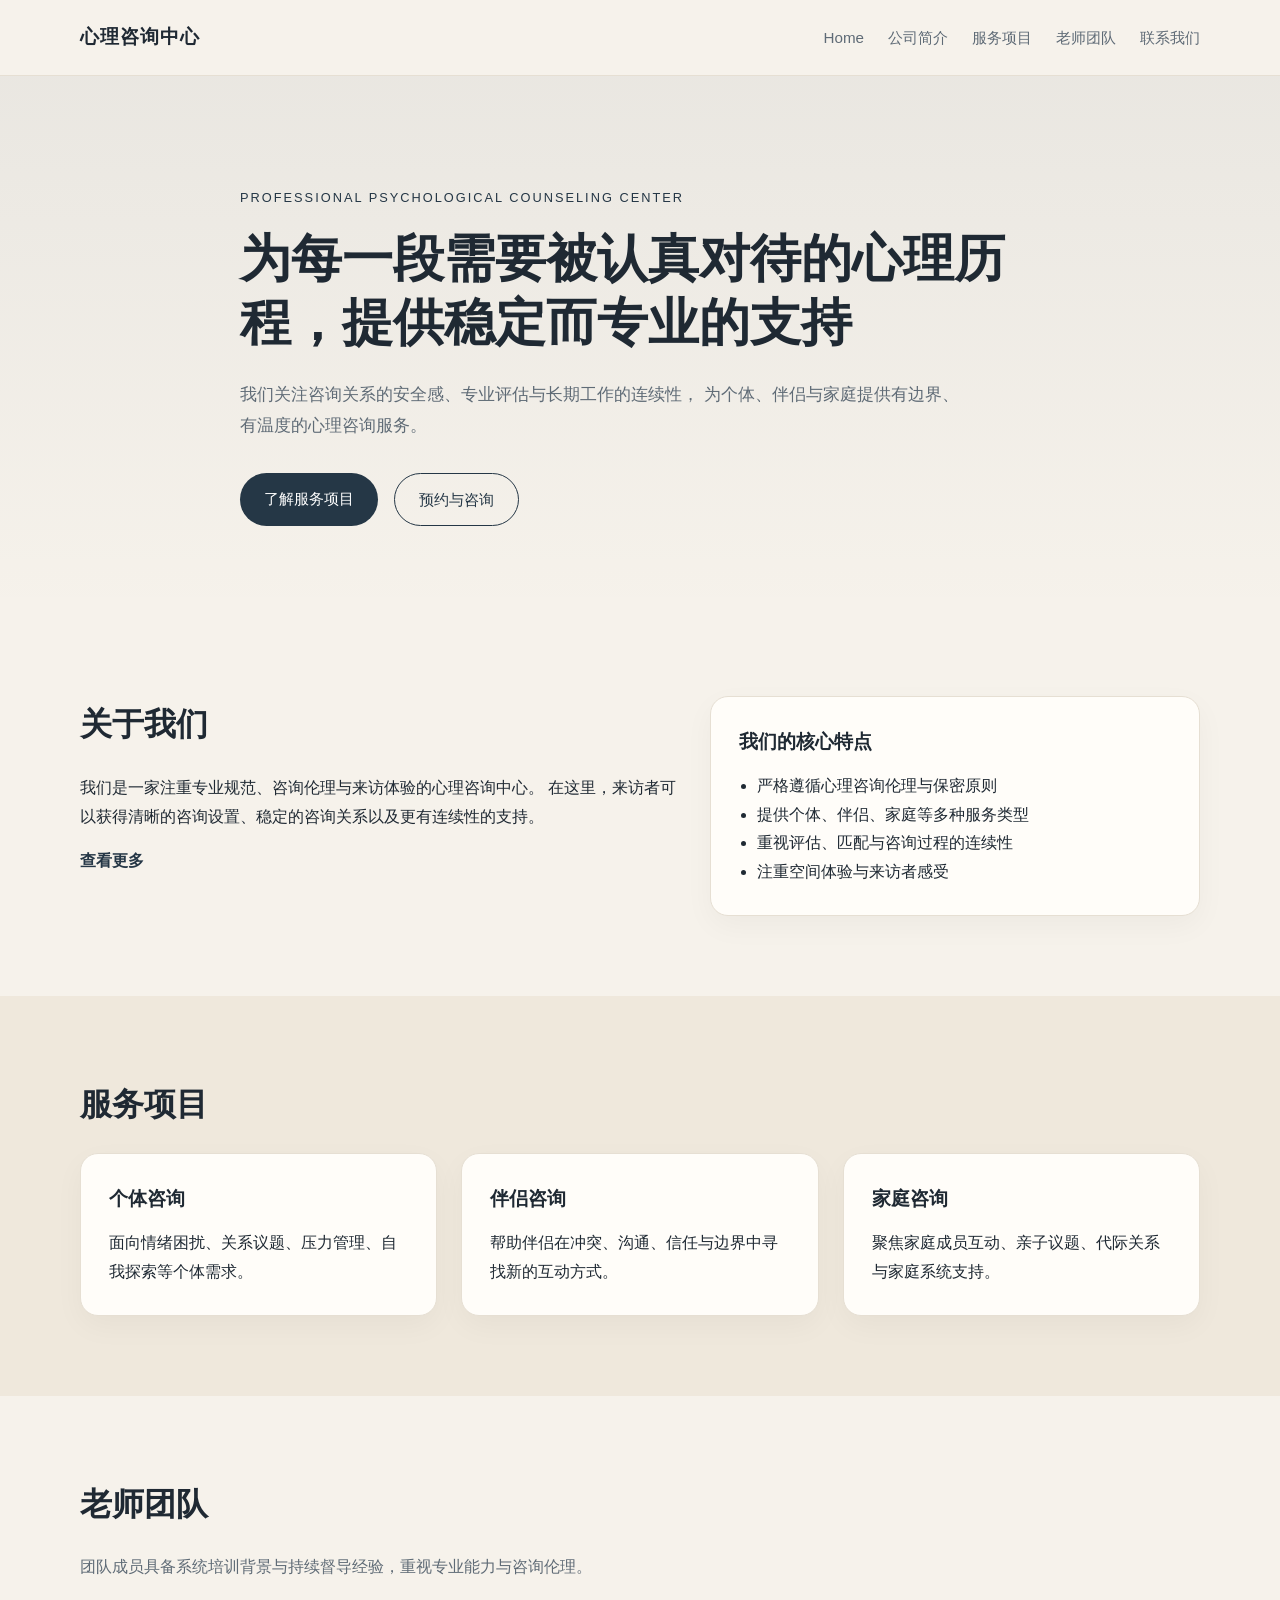
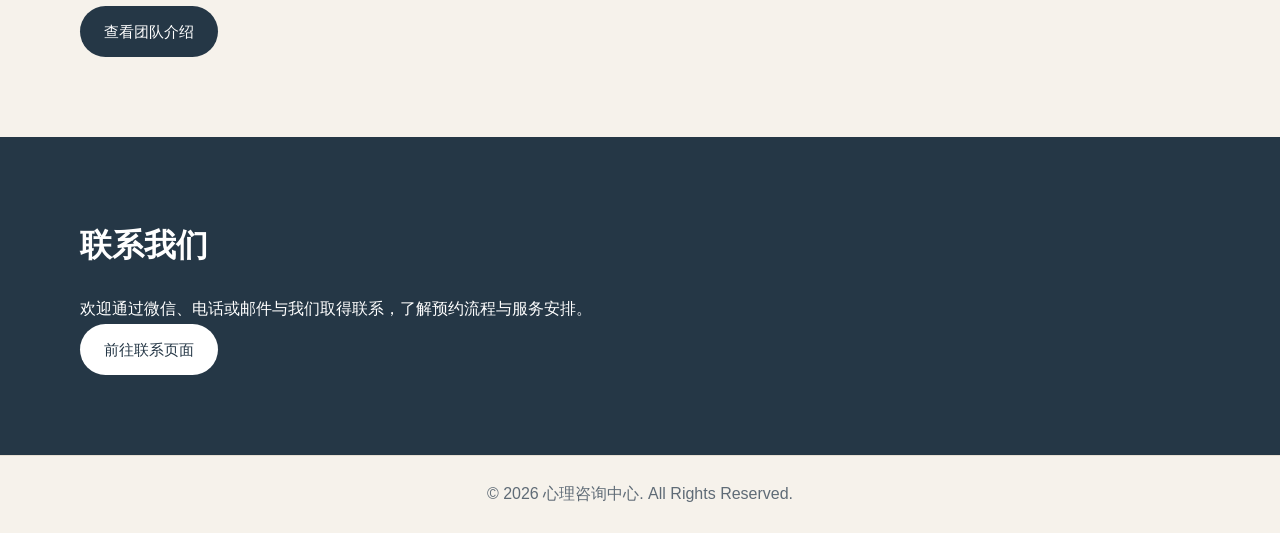
==== index.html @ f7b84d73 "Add files via upload" ====
<!DOCTYPE html>
<html lang="zh-CN">
<head>
  <meta charset="UTF-8" />
  <meta name="viewport" content="width=device-width, initial-scale=1.0" />
  <title>心理咨询中心 | 专业、温和、可信赖</title>
  <meta name="description" content="提供个体心理咨询、伴侣咨询、家庭咨询与心理成长服务，致力于为来访者提供稳定、专业、温和的支持。" />
  <link rel="stylesheet" href="css/style.css" />
</head>
<body>
  <header class="site-header">
    <div class="container nav">
      <div class="logo">心理咨询中心</div>
      <nav>
        <a href="index.html">Home</a>
        <a href="about.html">公司简介</a>
        <a href="services.html">服务项目</a>
        <a href="team.html">老师团队</a>
        <a href="contact.html">联系我们</a>
      </nav>
    </div>
  </header>

  <section class="hero">
    <div class="container hero-content">
      <p class="eyebrow">Professional Psychological Counseling Center</p>
      <h1>为每一段需要被认真对待的心理历程，提供稳定而专业的支持</h1>
      <p class="hero-text">
        我们关注咨询关系的安全感、专业评估与长期工作的连续性，
        为个体、伴侣与家庭提供有边界、有温度的心理咨询服务。
      </p>
      <div class="hero-buttons">
        <a class="btn btn-primary" href="services.html">了解服务项目</a>
        <a class="btn btn-secondary" href="contact.html">预约与咨询</a>
      </div>
    </div>
  </section>

  <section class="intro section">
    <div class="container grid-2">
      <div>
        <h2>关于我们</h2>
        <p>
          我们是一家注重专业规范、咨询伦理与来访体验的心理咨询中心。
          在这里，来访者可以获得清晰的咨询设置、稳定的咨询关系以及更有连续性的支持。
        </p>
        <a class="text-link" href="about.html">查看更多</a>
      </div>
      <div class="card">
        <h3>我们的核心特点</h3>
        <ul>
          <li>严格遵循心理咨询伦理与保密原则</li>
          <li>提供个体、伴侣、家庭等多种服务类型</li>
          <li>重视评估、匹配与咨询过程的连续性</li>
          <li>注重空间体验与来访者感受</li>
        </ul>
      </div>
    </div>
  </section>

  <section class="services-preview section alt-bg">
    <div class="container">
      <h2>服务项目</h2>
      <div class="card-grid">
        <div class="card">
          <h3>个体咨询</h3>
          <p>面向情绪困扰、关系议题、压力管理、自我探索等个体需求。</p>
        </div>
        <div class="card">
          <h3>伴侣咨询</h3>
          <p>帮助伴侣在冲突、沟通、信任与边界中寻找新的互动方式。</p>
        </div>
        <div class="card">
          <h3>家庭咨询</h3>
          <p>聚焦家庭成员互动、亲子议题、代际关系与家庭系统支持。</p>
        </div>
      </div>
    </div>
  </section>

  <section class="team-preview section">
    <div class="container">
      <h2>老师团队</h2>
      <p class="section-desc">团队成员具备系统培训背景与持续督导经验，重视专业能力与咨询伦理。</p>
      <a class="btn btn-primary" href="team.html">查看团队介绍</a>
    </div>
  </section>

  <section class="contact-preview section dark-section">
    <div class="container">
      <h2>联系我们</h2>
      <p>欢迎通过微信、电话或邮件与我们取得联系，了解预约流程与服务安排。</p>
      <a class="btn btn-light" href="contact.html">前往联系页面</a>
    </div>
  </section>

  <footer class="site-footer">
    <div class="container">
      <p>© 2026 心理咨询中心. All Rights Reserved.</p>
    </div>
  </footer>

  <script src="js/main.js"></script>
</body>
</html>
---- css/style.css ----
* {
  margin: 0;
  padding: 0;
  box-sizing: border-box;
}

:root {
  --bg: #f6f2eb;
  --text: #1f2933;
  --muted: #5f6b76;
  --primary: #253746;
  --secondary: #d9c7a2;
  --white: #ffffff;
  --card: #fffdf9;
  --line: #e6dfd3;
}

body {
  font-family: "PingFang SC", "Microsoft YaHei", "Noto Sans SC", sans-serif;
  background: var(--bg);
  color: var(--text);
  line-height: 1.8;
}

a {
  text-decoration: none;
  color: inherit;
}

.container {
  width: min(1120px, 90%);
  margin: 0 auto;
}

.site-header {
  background: rgba(246, 242, 235, 0.95);
  border-bottom: 1px solid var(--line);
  position: sticky;
  top: 0;
  z-index: 100;
}

.nav {
  display: flex;
  justify-content: space-between;
  align-items: center;
  padding: 20px 0;
}

.logo {
  font-size: 1.2rem;
  font-weight: 700;
  letter-spacing: 1px;
}

nav {
  display: flex;
  gap: 24px;
}

nav a {
  font-size: 0.95rem;
  color: var(--muted);
}

nav a:hover {
  color: var(--primary);
}

.hero {
  padding: 110px 0 90px;
  background: linear-gradient(to bottom, rgba(37,55,70,0.06), rgba(37,55,70,0));
}

.hero-content {
  max-width: 800px;
}

.eyebrow {
  color: var(--primary);
  text-transform: uppercase;
  letter-spacing: 2px;
  font-size: 0.8rem;
  margin-bottom: 18px;
}

.hero h1 {
  font-size: clamp(2.2rem, 4vw, 4.2rem);
  line-height: 1.25;
  margin-bottom: 24px;
}

.hero-text {
  font-size: 1.08rem;
  color: var(--muted);
  max-width: 720px;
  margin-bottom: 32px;
}

.hero-buttons {
  display: flex;
  gap: 16px;
  flex-wrap: wrap;
}

.btn {
  display: inline-block;
  padding: 12px 24px;
  border-radius: 999px;
  transition: 0.25s ease;
  font-size: 0.95rem;
}

.btn-primary {
  background: var(--primary);
  color: var(--white);
}

.btn-primary:hover {
  transform: translateY(-2px);
}

.btn-secondary {
  border: 1px solid var(--primary);
  color: var(--primary);
}

.btn-light {
  background: var(--white);
  color: var(--primary);
}

.section {
  padding: 80px 0;
}

.alt-bg {
  background: #efe8dc;
}

.dark-section {
  background: var(--primary);
  color: var(--white);
}

h2 {
  font-size: 2rem;
  margin-bottom: 20px;
}

h3 {
  margin-bottom: 12px;
  font-size: 1.2rem;
}

.grid-2 {
  display: grid;
  grid-template-columns: 1.1fr 0.9fr;
  gap: 32px;
}

.card-grid {
  display: grid;
  grid-template-columns: repeat(3, 1fr);
  gap: 24px;
}

.card {
  background: var(--card);
  border: 1px solid var(--line);
  border-radius: 18px;
  padding: 28px;
  box-shadow: 0 10px 30px rgba(0,0,0,0.04);
}

.section-desc {
  color: var(--muted);
  margin-bottom: 24px;
}

.text-link {
  display: inline-block;
  margin-top: 16px;
  color: var(--primary);
  font-weight: 600;
}

.site-footer {
  border-top: 1px solid var(--line);
  padding: 24px 0;
  text-align: center;
  color: var(--muted);
}

ul {
  padding-left: 18px;
}

@media (max-width: 900px) {
  .grid-2,
  .card-grid {
    grid-template-columns: 1fr;
  }

  .nav {
    flex-direction: column;
    gap: 14px;
  }

  nav {
    flex-wrap: wrap;
    justify-content: center;
  }

  .hero {
    padding: 80px 0 60px;
  }
}

.page-hero {
  padding: 90px 0 70px;
  border-bottom: 1px solid var(--line);
  background: linear-gradient(to bottom, rgba(37,55,70,0.08), rgba(37,55,70,0.02));
}

.page-hero-content {
  max-width: 820px;
}

.narrow {
  max-width: 820px;
}

.narrow p + p {
  margin-top: 18px;
}

.timeline {
  display: flex;
  flex-direction: column;
  gap: 24px;
  margin-top: 28px;
}

.timeline-item {
  display: grid;
  grid-template-columns: 90px 1fr;
  gap: 20px;
  align-items: start;
  background: var(--card);
  border: 1px solid var(--line);
  border-radius: 18px;
  padding: 24px;
  box-shadow: 0 10px 30px rgba(0,0,0,0.04);
}

.timeline-number {
  font-size: 1.8rem;
  font-weight: 700;
  color: var(--secondary);
  line-height: 1;
}

.timeline-content h3 {
  margin-bottom: 8px;
}

.light-text {
  color: rgba(255,255,255,0.85);
}

.btn-secondary-light {
  border: 1px solid rgba(255,255,255,0.7);
  color: var(--white);
}

.btn-secondary-light:hover {
  background: rgba(255,255,255,0.08);
}

@media (max-width: 768px) {
  .timeline-item {
    grid-template-columns: 1fr;
  }

  .timeline-number {
    font-size: 1.4rem;
  }
}

.service-layout {
  display: grid;
  grid-template-columns: repeat(2, 1fr);
  gap: 24px;
}

.service-card {
  background: var(--card);
  border: 1px solid var(--line);
  border-radius: 20px;
  padding: 28px;
  box-shadow: 0 10px 30px rgba(0,0,0,0.04);
}

.service-card.large {
  grid-column: span 2;
}

.service-tag {
  display: inline-block;
  margin-bottom: 14px;
  font-size: 0.85rem;
  letter-spacing: 1px;
  color: var(--primary);
  border: 1px solid var(--line);
  border-radius: 999px;
  padding: 4px 10px;
  background: rgba(37,55,70,0.04);
}

.service-card p {
  color: var(--muted);
}

.service-meta {
  margin-top: 18px;
  padding-top: 16px;
  border-top: 1px solid var(--line);
  color: var(--text);
  font-size: 0.95rem;
}

.issue-grid {
  display: grid;
  grid-template-columns: repeat(4, 1fr);
  gap: 16px;
  margin-top: 28px;
}

.issue-item {
  background: var(--card);
  border: 1px solid var(--line);
  border-radius: 14px;
  padding: 18px 16px;
  text-align: center;
  box-shadow: 0 8px 20px rgba(0,0,0,0.03);
  color: var(--text);
  font-size: 0.95rem;
}

@media (max-width: 900px) {
  .service-layout {
    grid-template-columns: 1fr;
  }

  .service-card.large {
    grid-column: span 1;
  }

  .issue-grid {
    grid-template-columns: repeat(2, 1fr);
  }
}

@media (max-width: 600px) {
  .issue-grid {
    grid-template-columns: 1fr;
  }
}

.contact-layout {
  display: grid;
  grid-template-columns: 1.3fr 0.7fr;
  gap: 28px;
}

.contact-main-card,
.contact-side-card {
  background: var(--card);
  border: 1px solid var(--line);
  border-radius: 22px;
  padding: 30px;
  box-shadow: 0 10px 30px rgba(0,0,0,0.04);
}

.contact-item + .contact-item {
  margin-top: 24px;
  padding-top: 24px;
  border-top: 1px solid var(--line);
}

.contact-item h3,
.contact-side-card h3 {
  margin-bottom: 10px;
}

.contact-item p,
.contact-side-card li {
  color: var(--muted);
}

.contact-item a {
  color: var(--primary);
  font-weight: 600;
}

.contact-side-card ul {
  padding-left: 18px;
}

.contact-side-card li + li {
  margin-top: 10px;
}

@media (max-width: 900px) {
  .contact-layout {
    grid-template-columns: 1fr;
  }
}
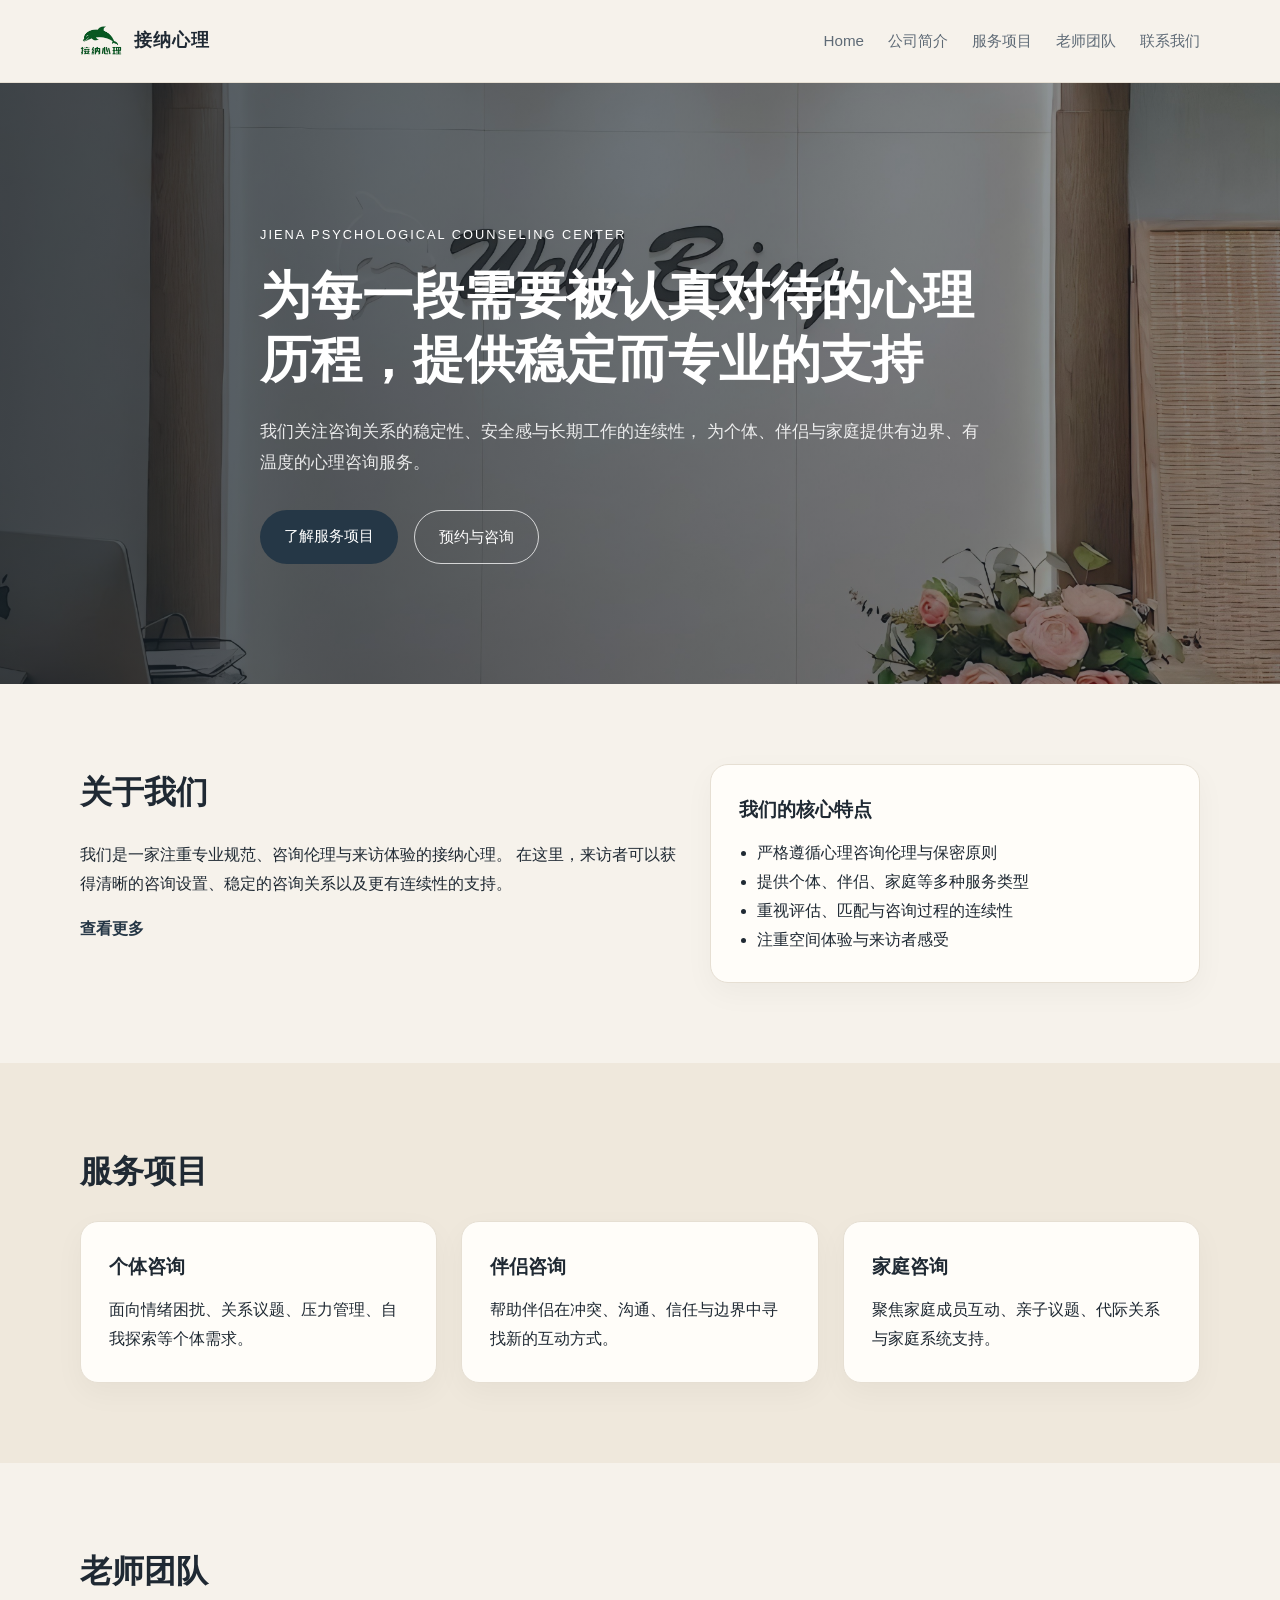
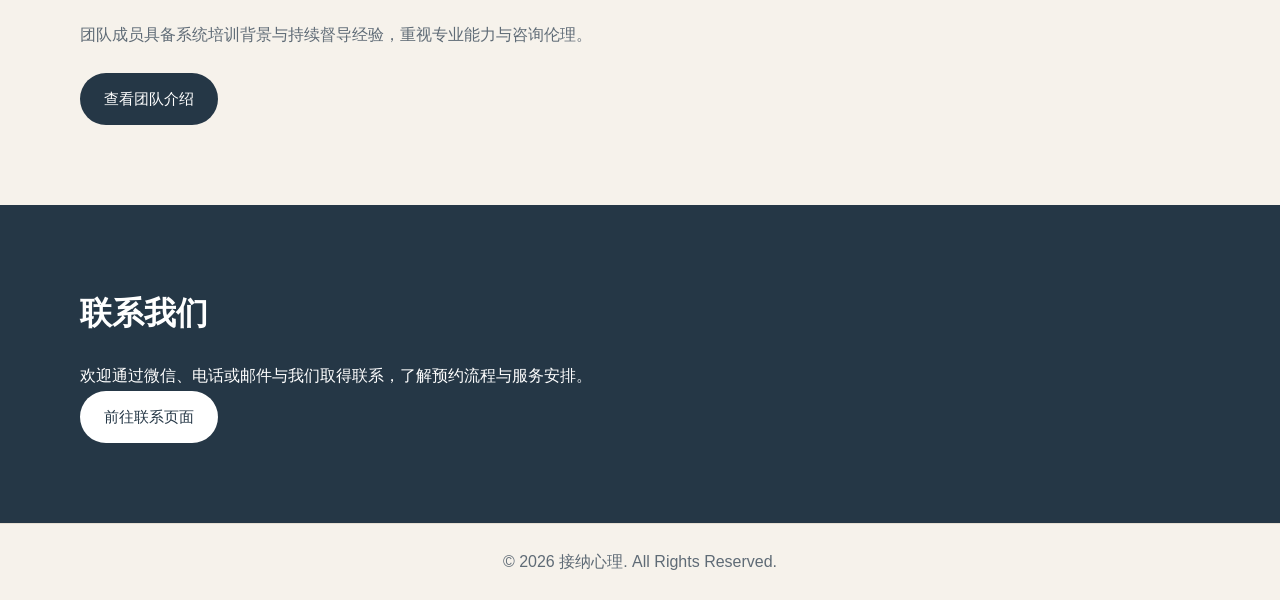
==== commit 0d8a8272: "Add files via upload" ====
--- a/index.html
+++ b/index.html
@@ -3,14 +3,18 @@
 <head>
   <meta charset="UTF-8" />
   <meta name="viewport" content="width=device-width, initial-scale=1.0" />
-  <title>心理咨询中心 | 专业、温和、可信赖</title>
+  <title>接纳心理 | 专业、温和、可信赖</title>
   <meta name="description" content="提供个体心理咨询、伴侣咨询、家庭咨询与心理成长服务，致力于为来访者提供稳定、专业、温和的支持。" />
   <link rel="stylesheet" href="css/style.css" />
 </head>
 <body>
   <header class="site-header">
     <div class="container nav">
-      <div class="logo">心理咨询中心</div>
+      <a href="index.html" class="logo logo-link">
+        <img src="images/logo.png" alt="接纳心理Logo" class="logo-image" />
+        <span class="logo-text">接纳心理</span>
+      </a>
+
       <nav>
         <a href="index.html">Home</a>
         <a href="about.html">公司简介</a>
@@ -21,17 +25,18 @@
     </div>
   </header>
 
-  <section class="hero">
+  <section class="hero hero-with-image">
+    <div class="hero-overlay"></div>
     <div class="container hero-content">
-      <p class="eyebrow">Professional Psychological Counseling Center</p>
+      <p class="eyebrow">Jiena Psychological Counseling Center</p>
       <h1>为每一段需要被认真对待的心理历程，提供稳定而专业的支持</h1>
       <p class="hero-text">
-        我们关注咨询关系的安全感、专业评估与长期工作的连续性，
+        我们关注咨询关系的稳定性、安全感与长期工作的连续性，
         为个体、伴侣与家庭提供有边界、有温度的心理咨询服务。
       </p>
       <div class="hero-buttons">
         <a class="btn btn-primary" href="services.html">了解服务项目</a>
-        <a class="btn btn-secondary" href="contact.html">预约与咨询</a>
+        <a class="btn btn-secondary hero-outline" href="contact.html">预约与咨询</a>
       </div>
     </div>
   </section>
@@ -41,7 +46,7 @@
       <div>
         <h2>关于我们</h2>
         <p>
-          我们是一家注重专业规范、咨询伦理与来访体验的心理咨询中心。
+          我们是一家注重专业规范、咨询伦理与来访体验的接纳心理。
           在这里，来访者可以获得清晰的咨询设置、稳定的咨询关系以及更有连续性的支持。
         </p>
         <a class="text-link" href="about.html">查看更多</a>
@@ -96,10 +101,10 @@
 
   <footer class="site-footer">
     <div class="container">
-      <p>© 2026 心理咨询中心. All Rights Reserved.</p>
+      <p>© 2026 接纳心理. All Rights Reserved.</p>
     </div>
   </footer>
 
   <script src="js/main.js"></script>
 </body>
-</html>+</html>
--- a/css/style.css
+++ b/css/style.css
@@ -416,4 +416,210 @@
   .contact-layout {
     grid-template-columns: 1fr;
   }
+}
+
+.logo-link {
+  display: flex;
+  align-items: center;
+  gap: 12px;
+}
+
+.logo-image {
+  width: 42px;
+  height: 42px;
+  object-fit: contain;
+  display: block;
+}
+
+.logo-text {
+  font-size: 1.1rem;
+  font-weight: 700;
+  letter-spacing: 1px;
+  color: var(--text);
+}
+
+.hero-with-image {
+  position: relative;
+  padding: 140px 0 120px;
+  background-image: url("../images/hero.jpg");
+  background-size: cover;
+  background-position: center;
+  background-repeat: no-repeat;
+  overflow: hidden;
+}
+
+.hero-overlay {
+  position: absolute;
+  inset: 0;
+  background: linear-gradient(
+    to right,
+    rgba(20, 30, 38, 0.78),
+    rgba(20, 30, 38, 0.42)
+  );
+}
+
+.hero-with-image .hero-content {
+  position: relative;
+  z-index: 2;
+  max-width: 760px;
+}
+
+.hero-with-image .eyebrow,
+.hero-with-image h1,
+.hero-with-image .hero-text {
+  color: #ffffff;
+}
+
+.hero-with-image .hero-text {
+  color: rgba(255, 255, 255, 0.88);
+}
+
+.hero-outline {
+  border: 1px solid rgba(255,255,255,0.75);
+  color: #ffffff;
+}
+
+.hero-outline:hover {
+  background: rgba(255,255,255,0.08);
+}
+
+@media (max-width: 900px) {
+  .logo-text {
+    font-size: 1rem;
+  }
+
+  .logo-image {
+    width: 36px;
+    height: 36px;
+  }
+
+  .hero-with-image {
+    padding: 100px 0 80px;
+    background-position: center;
+  }
+}
+
+.team-grid {
+  display: flex;
+  flex-direction: column;
+  gap: 72px;
+  margin-top: 40px;
+}
+
+.team-profile {
+  display: grid;
+  grid-template-columns: 380px 1fr;
+  gap: 48px;
+  align-items: start;
+  padding-bottom: 72px;
+  border-bottom: 1px solid var(--line);
+}
+
+.team-profile:last-child {
+  border-bottom: none;
+  padding-bottom: 0;
+}
+
+.team-profile-photo {
+  position: sticky;
+  top: 110px;
+}
+
+.team-profile-photo {
+  position: sticky;
+  top: 110px;
+}
+
+.team-photo-stage {
+  background: linear-gradient(180deg, #efe8dc 0%, #f7f3ec 100%);
+  padding: 28px;
+}
+
+.team-photo-stage img.team-photo {
+  width: 100%;
+  aspect-ratio: 3 / 4;
+  object-fit: contain;
+  display: block;
+  background: #f8f5ef;
+}
+
+.team-profile-content {
+  max-width: 760px;
+}
+
+.team-role {
+  font-size: 0.82rem;
+  letter-spacing: 1px;
+  text-transform: uppercase;
+  color: var(--primary);
+  margin-bottom: 10px;
+}
+
+.team-name {
+  font-size: 2.2rem;
+  margin-bottom: 14px;
+  line-height: 1.2;
+}
+
+.team-intro {
+  font-size: 1.05rem;
+  color: var(--muted);
+  margin-bottom: 28px;
+  max-width: 720px;
+}
+
+.team-section {
+  padding: 22px 0;
+  border-top: 1px solid var(--line);
+}
+
+.team-section h4 {
+  font-size: 1rem;
+  margin-bottom: 10px;
+  color: var(--text);
+}
+
+.team-section p {
+  color: var(--muted);
+  line-height: 1.95;
+}
+
+.team-meta {
+  display: grid;
+  grid-template-columns: 1fr 1fr;
+  gap: 24px;
+  padding-top: 22px;
+  border-top: 1px solid var(--line);
+}
+
+.team-meta h5 {
+  font-size: 0.95rem;
+  margin-bottom: 8px;
+  color: var(--text);
+}
+
+.team-meta p {
+  color: var(--muted);
+  line-height: 1.9;
+}
+
+@media (max-width: 980px) {
+  .team-profile {
+    grid-template-columns: 1fr;
+    gap: 28px;
+    padding-bottom: 52px;
+  }
+
+  .team-profile-photo {
+    position: static;
+    max-width: 420px;
+  }
+
+  .team-name {
+    font-size: 1.8rem;
+  }
+
+  .team-meta {
+    grid-template-columns: 1fr;
+  }
 }
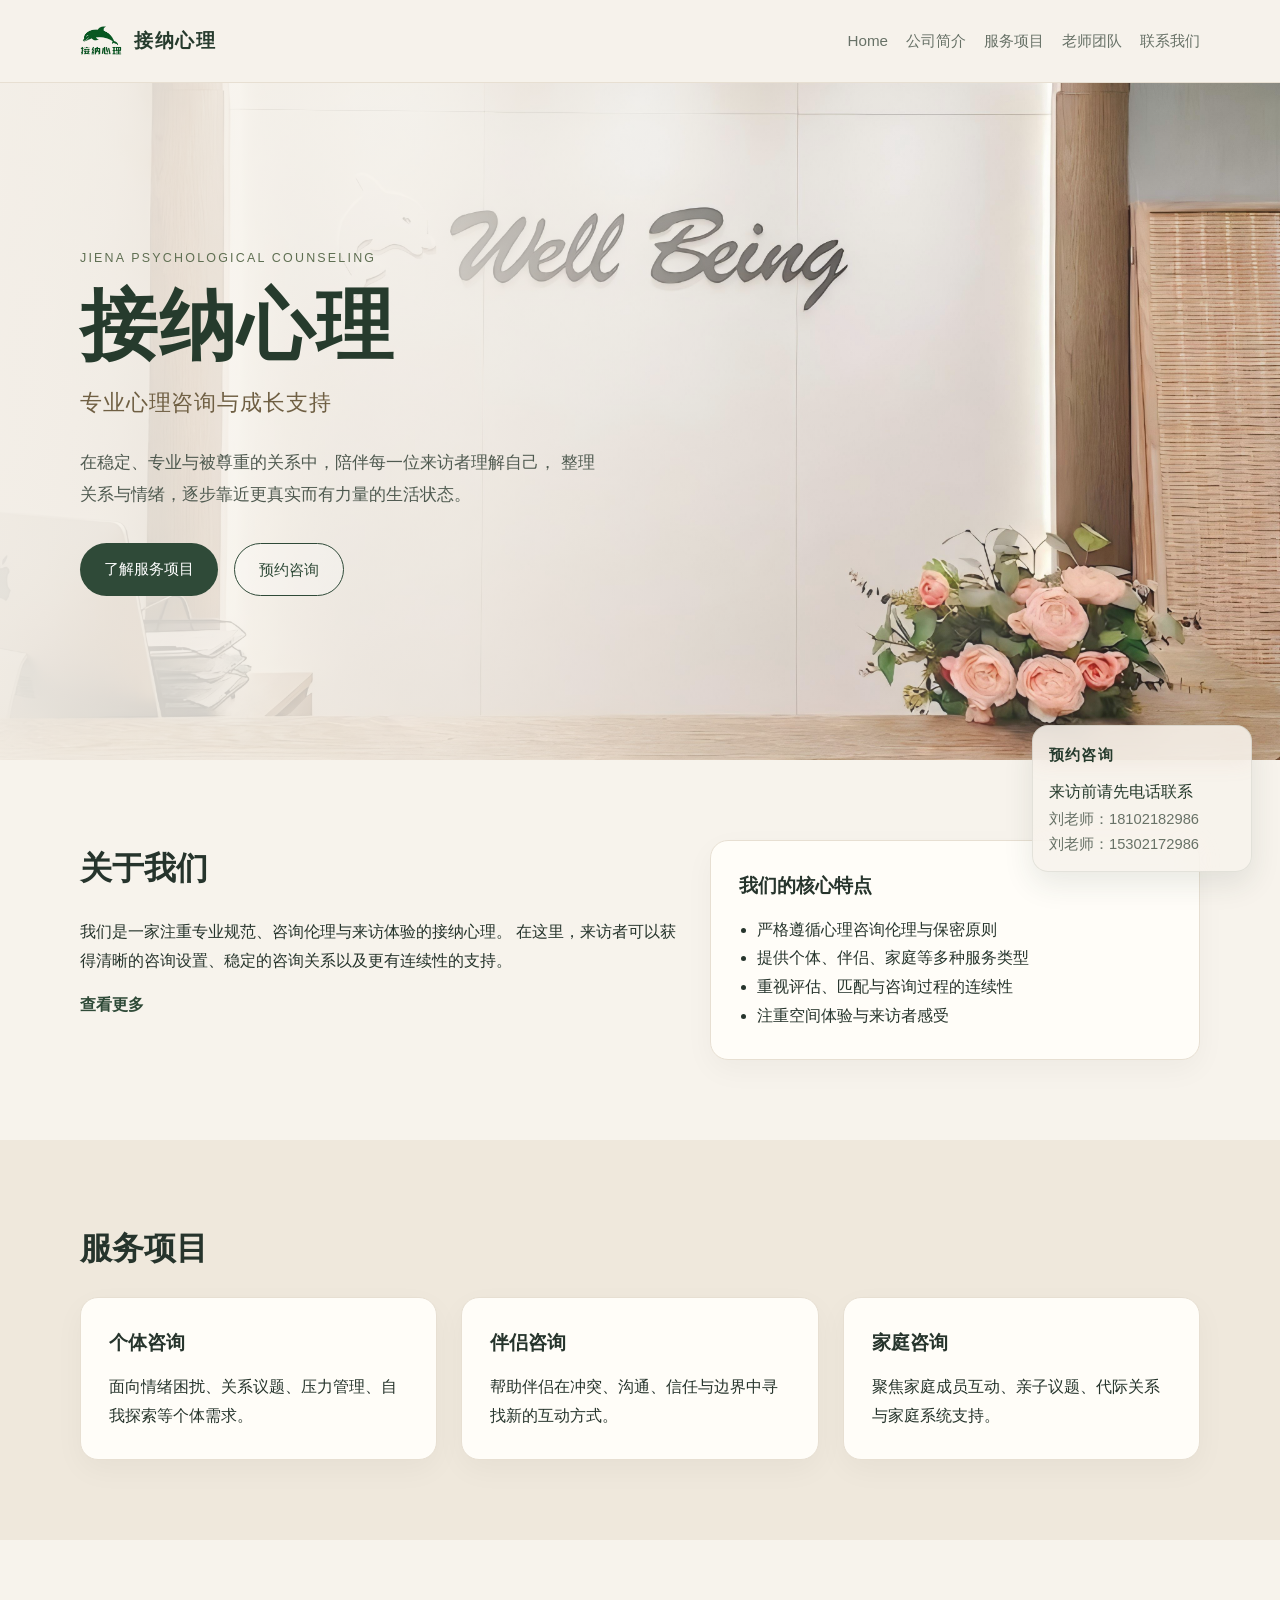
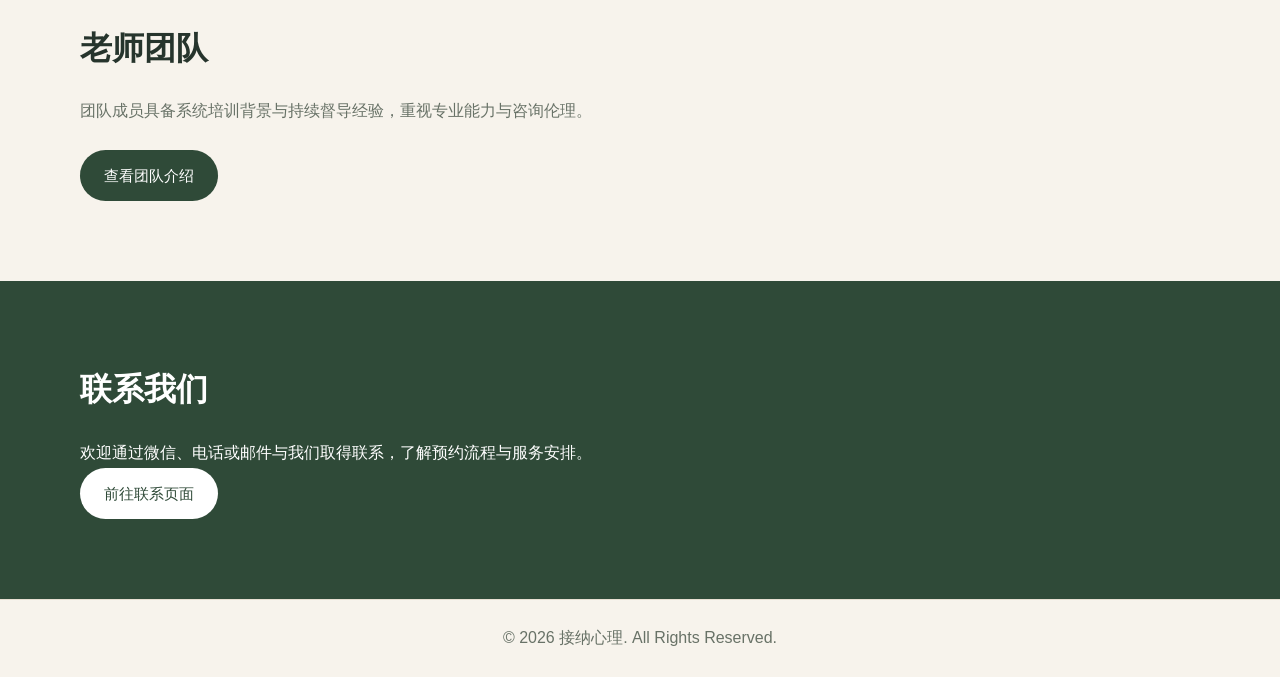
==== commit 67959c28: "Add files via upload" ====
--- a/index.html
+++ b/index.html
@@ -5,6 +5,10 @@
   <meta name="viewport" content="width=device-width, initial-scale=1.0" />
   <title>接纳心理 | 专业、温和、可信赖</title>
   <meta name="description" content="提供个体心理咨询、伴侣咨询、家庭咨询与心理成长服务，致力于为来访者提供稳定、专业、温和的支持。" />
+  <link rel="icon" type="image/png" sizes="32x32" href="images/favicon/favicon-32x32.png" />
+  <link rel="icon" type="image/png" sizes="16x16" href="images/favicon/favicon-16x16.png" />
+  <link rel="apple-touch-icon" sizes="180x180" href="images/favicon/apple-touch-icon.png" />
+  <link rel="shortcut icon" href="images/favicon/favicon.ico" />
   <link rel="stylesheet" href="css/style.css" />
 </head>
 <body>
@@ -25,18 +29,23 @@
     </div>
   </header>
 
-  <section class="hero hero-with-image">
-    <div class="hero-overlay"></div>
-    <div class="container hero-content">
-      <p class="eyebrow">Jiena Psychological Counseling Center</p>
-      <h1>为每一段需要被认真对待的心理历程，提供稳定而专业的支持</h1>
-      <p class="hero-text">
-        我们关注咨询关系的稳定性、安全感与长期工作的连续性，
-        为个体、伴侣与家庭提供有边界、有温度的心理咨询服务。
-      </p>
-      <div class="hero-buttons">
-        <a class="btn btn-primary" href="services.html">了解服务项目</a>
-        <a class="btn btn-secondary hero-outline" href="contact.html">预约与咨询</a>
+  <section class="hero hero-brand">
+    <div class="hero-warm-overlay"></div>
+
+    <div class="container hero-brand-inner">
+      <div class="hero-brand-panel">
+        <p class="eyebrow">Jiena Psychological Counseling</p>
+        <h1>接纳心理</h1>
+        <p class="hero-subtitle">专业心理咨询与成长支持</p>
+        <p class="hero-text">
+          在稳定、专业与被尊重的关系中，陪伴每一位来访者理解自己，
+          整理关系与情绪，逐步靠近更真实而有力量的生活状态。
+        </p>
+
+        <div class="hero-buttons">
+          <a class="btn btn-primary" href="services.html">了解服务项目</a>
+          <a class="btn btn-secondary hero-soft-btn" href="contact.html">预约咨询</a>
+        </div>
       </div>
     </div>
   </section>
@@ -105,6 +114,13 @@
     </div>
   </footer>
 
+  <a class="floating-contact" href="contact.html" aria-label="前往联系我们页面">
+    <div class="floating-contact-title">预约咨询</div>
+    <p class="floating-contact-note">来访前请先电话联系</p>
+    <div class="floating-contact-phone">刘老师：18102182986</div>
+    <div class="floating-contact-phone">刘老师：15302172986</div>
+  </a>
+
   <script src="js/main.js"></script>
 </body>
 </html>
--- a/css/style.css
+++ b/css/style.css
@@ -5,14 +5,21 @@
 }
 
 :root {
-  --bg: #f6f2eb;
-  --text: #1f2933;
-  --muted: #5f6b76;
-  --primary: #253746;
+  --bg: #f7f3ec;
+  --text: #26342c;
+  --muted: #687267;
+  --primary: #2f4a38;
+  --primary-dark: #263b2d;
   --secondary: #d9c7a2;
+  --sage: #7a8a6a;
+  --soft-green: #eef0e8;
   --white: #ffffff;
-  --card: #fffdf9;
-  --line: #e6dfd3;
+  --card: #fffdf8;
+  --line: #e7dfd2;
+  /* 首页 hero 背景图位置：调大 Y 值会让图片内容整体向上移动，例如 62%。 */
+  --hero-image-position-x: center;
+  --hero-image-position-y: 70%;
+  --hero-mobile-image-position-y: 50%;
 }
 
 body {
@@ -418,26 +425,6 @@
   }
 }
 
-.logo-link {
-  display: flex;
-  align-items: center;
-  gap: 12px;
-}
-
-.logo-image {
-  width: 42px;
-  height: 42px;
-  object-fit: contain;
-  display: block;
-}
-
-.logo-text {
-  font-size: 1.1rem;
-  font-weight: 700;
-  letter-spacing: 1px;
-  color: var(--text);
-}
-
 .hero-with-image {
   position: relative;
   padding: 140px 0 120px;
@@ -484,15 +471,6 @@
 }
 
 @media (max-width: 900px) {
-  .logo-text {
-    font-size: 1rem;
-  }
-
-  .logo-image {
-    width: 36px;
-    height: 36px;
-  }
-
   .hero-with-image {
     padding: 100px 0 80px;
     background-position: center;
@@ -622,4 +600,650 @@
   .team-meta {
     grid-template-columns: 1fr;
   }
+}
+
+@media (max-width: 1024px) {
+  /* 平板、小笔记本 */
+}
+
+@media (max-width: 768px) {
+  /* 手机主适配 */
+}
+
+@media (max-width: 480px) {
+  /* 小屏手机细调 */
+}
+
+@media (max-width: 1024px) {
+  .container {
+    width: min(92%, 1000px);
+  }
+
+  .hero,
+  .page-hero,
+  .section {
+    padding-left: 0;
+    padding-right: 0;
+  }
+
+  .grid-2,
+  .card-grid,
+  .service-layout,
+  .contact-layout,
+  .team-meta {
+    grid-template-columns: 1fr;
+  }
+
+  .issue-grid {
+    grid-template-columns: repeat(2, 1fr);
+  }
+}
+
+@media (max-width: 768px) {
+  .container {
+    width: 90%;
+  }
+
+  .site-header {
+    position: static;
+  }
+
+  .nav {
+    flex-direction: column;
+    align-items: flex-start;
+    gap: 14px;
+    padding: 16px 0;
+  }
+
+  nav {
+    display: flex;
+    flex-wrap: wrap;
+    gap: 12px 18px;
+  }
+
+  nav a {
+    font-size: 0.92rem;
+  }
+
+  .hero,
+  .hero-with-image {
+    padding: 84px 0 68px;
+  }
+
+  .page-hero {
+    padding: 72px 0 56px;
+  }
+
+  .hero h1,
+  .page-hero h1 {
+    font-size: 2rem;
+    line-height: 1.3;
+  }
+
+  h2 {
+    font-size: 1.6rem;
+    line-height: 1.35;
+  }
+
+  h3 {
+    font-size: 1.15rem;
+  }
+
+  .hero-text,
+  .section-desc,
+  .team-intro,
+  .team-section p,
+  .team-meta p,
+  .contact-item p,
+  .card p,
+  .service-card p {
+    font-size: 0.98rem;
+    line-height: 1.8;
+  }
+
+  .section {
+    padding: 56px 0;
+  }
+
+  .hero-buttons {
+    flex-direction: column;
+    align-items: stretch;
+    gap: 12px;
+  }
+
+  .btn {
+    width: 100%;
+    text-align: center;
+    padding: 12px 18px;
+  }
+
+  .card,
+  .service-card,
+  .contact-main-card,
+  .contact-side-card {
+    padding: 22px;
+    border-radius: 16px;
+  }
+
+  .issue-grid {
+    grid-template-columns: 1fr;
+  }
+
+  .timeline-item {
+    grid-template-columns: 1fr;
+    gap: 12px;
+    padding: 20px;
+  }
+
+  .timeline-number {
+    font-size: 1.4rem;
+  }
+}
+
+@media (max-width: 480px) {
+  .container {
+    width: 88%;
+  }
+
+  .hero,
+  .hero-with-image {
+    padding: 72px 0 56px;
+  }
+
+  .page-hero {
+    padding: 60px 0 48px;
+  }
+
+  .hero h1,
+  .page-hero h1 {
+    font-size: 1.75rem;
+  }
+
+  h2 {
+    font-size: 1.42rem;
+  }
+
+  .eyebrow {
+    font-size: 0.74rem;
+    letter-spacing: 1.5px;
+  }
+
+  .btn {
+    font-size: 0.94rem;
+  }
+
+  nav {
+    gap: 10px 14px;
+  }
+
+  nav a {
+    font-size: 0.9rem;
+  }
+}
+
+@media (max-width: 768px) {
+  .team-grid {
+    gap: 52px;
+    margin-top: 28px;
+  }
+
+  .team-profile {
+    grid-template-columns: 1fr;
+    gap: 24px;
+    padding-bottom: 48px;
+  }
+
+  .team-profile-photo {
+    position: static;
+    top: auto;
+    max-width: 320px;
+  }
+
+  .team-photo-stage {
+    padding: 18px;
+  }
+
+  .team-profile-content {
+    max-width: 100%;
+  }
+
+  .team-name {
+    font-size: 1.8rem;
+    margin-bottom: 10px;
+  }
+
+  .team-intro {
+    margin-bottom: 20px;
+  }
+
+  .team-section {
+    padding: 18px 0;
+  }
+
+  .team-meta {
+    grid-template-columns: 1fr;
+    gap: 18px;
+    padding-top: 18px;
+  }
+}
+
+nav {
+  display: flex;
+  flex-wrap: wrap;
+  gap: 12px 18px;
+}
+
+/* 首页品牌 Hero：温暖森林绿版本 */
+.hero-brand {
+  position: relative;
+  min-height: 72vh;
+  padding: 120px 0;
+  background-image: url("../images/hero.jpg");
+  background-size: cover;
+  background-position: var(--hero-image-position-x) var(--hero-image-position-y);
+  background-repeat: no-repeat;
+  overflow: hidden;
+}
+
+.hero-warm-overlay {
+  position: absolute;
+  inset: 0;
+  background:
+    linear-gradient(
+      to right,
+      rgba(246, 242, 235, 0.92) 0%,
+      rgba(246, 242, 235, 0.74) 36%,
+      rgba(246, 242, 235, 0.22) 66%,
+      rgba(246, 242, 235, 0.04) 100%
+    );
+}
+
+.hero-brand-inner {
+  position: relative;
+  z-index: 2;
+  min-height: 48vh;
+  display: flex;
+  align-items: center;
+}
+
+.hero-brand-panel {
+  max-width: 560px;
+  padding: 44px 0;
+}
+
+.hero-brand .eyebrow {
+  color: #5f6f52;
+  letter-spacing: 2.2px;
+  font-size: 0.78rem;
+  text-transform: uppercase;
+  margin-bottom: 16px;
+}
+
+.hero-brand h1 {
+  font-size: clamp(3rem, 6vw, 5.8rem);
+  line-height: 1.05;
+  color: #263b2d;
+  margin-bottom: 18px;
+  letter-spacing: 0.02em;
+}
+
+.hero-subtitle {
+  font-size: 1.35rem;
+  color: #6f5f43;
+  margin-bottom: 24px;
+  letter-spacing: 0.04em;
+}
+
+.hero-brand .hero-text {
+  color: #4f5a50;
+  font-size: 1.05rem;
+  line-height: 1.9;
+  max-width: 520px;
+  margin-bottom: 32px;
+}
+
+.hero-brand .btn-primary {
+  background: #2f4a38;
+  color: #fff;
+}
+
+.hero-brand .btn-primary:hover {
+  background: #263b2d;
+}
+
+.hero-soft-btn {
+  border: 1px solid #2f4a38;
+  color: #2f4a38;
+  background: rgba(255, 255, 255, 0.28);
+}
+
+.hero-soft-btn:hover {
+  background: rgba(47, 74, 56, 0.08);
+}
+
+.logo-link {
+  display: flex;
+  align-items: center;
+  gap: 12px;
+}
+
+.logo-image {
+  width: 42px;
+  height: 42px;
+  object-fit: contain;
+  display: block;
+}
+
+.logo-text {
+  font-size: 1.18rem;
+  font-weight: 700;
+  letter-spacing: 0.08em;
+  color: var(--primary-dark);
+}
+
+@media (max-width: 768px) {
+  .logo-link {
+    gap: 10px;
+  }
+
+  .logo-image {
+    width: 34px;
+    height: 34px;
+  }
+
+  .logo-text {
+    font-size: 1rem;
+  }
+
+  .hero-brand {
+    min-height: auto;
+    padding: 76px 0 64px;
+    background-position: var(--hero-image-position-x) var(--hero-mobile-image-position-y);
+  }
+
+  .hero-warm-overlay {
+    background:
+      linear-gradient(
+        to bottom,
+        rgba(247, 243, 236, 0.92) 0%,
+        rgba(247, 243, 236, 0.78) 58%,
+        rgba(247, 243, 236, 0.38) 100%
+      );
+  }
+
+  .hero-brand-inner {
+    min-height: auto;
+  }
+
+  .hero-brand-panel {
+    max-width: 100%;
+    padding: 22px 0;
+  }
+
+  .hero-brand h1 {
+    font-size: 3rem;
+  }
+
+  .hero-subtitle {
+    font-size: 1.1rem;
+  }
+
+  .hero-brand .hero-text {
+    font-size: 0.98rem;
+  }
+}
+
+/* ==============================
+   Subtle Motion System
+   轻量高级动效
+============================== */
+
+html {
+  scroll-behavior: smooth;
+}
+
+body {
+  animation: pageFadeIn 0.7s ease both;
+}
+
+@keyframes pageFadeIn {
+  from {
+    opacity: 0;
+  }
+  to {
+    opacity: 1;
+  }
+}
+
+/* 页面滚动浮现 */
+.reveal {
+  opacity: 0;
+  transform: translateY(26px);
+  transition:
+    opacity 0.8s ease,
+    transform 0.8s ease;
+}
+
+.reveal.is-visible {
+  opacity: 1;
+  transform: translateY(0);
+}
+
+/* 更柔和的延迟层次 */
+.reveal-delay-1 {
+  transition-delay: 0.08s;
+}
+
+.reveal-delay-2 {
+  transition-delay: 0.16s;
+}
+
+.reveal-delay-3 {
+  transition-delay: 0.24s;
+}
+
+/* 导航轻微动效 */
+nav a {
+  position: relative;
+  transition: color 0.25s ease;
+}
+
+nav a::after {
+  content: "";
+  position: absolute;
+  left: 0;
+  bottom: -6px;
+  width: 0;
+  height: 1px;
+  background: var(--primary);
+  transition: width 0.28s ease;
+}
+
+nav a:hover::after {
+  width: 100%;
+}
+
+/* 按钮更细腻 */
+.btn {
+  transition:
+    transform 0.25s ease,
+    background-color 0.25s ease,
+    color 0.25s ease,
+    border-color 0.25s ease,
+    box-shadow 0.25s ease;
+}
+
+.btn:hover {
+  transform: translateY(-2px);
+  box-shadow: 0 10px 22px rgba(38, 59, 45, 0.12);
+}
+
+/* 图片轻微呼吸感 */
+.team-photo,
+.hero-brand,
+.hero-with-image {
+  transition:
+    transform 0.7s ease,
+    filter 0.7s ease;
+}
+
+.team-photo-stage:hover .team-photo,
+.team-profile-photo:hover .team-photo {
+  transform: scale(1.018);
+}
+
+/* 服务、联系、普通内容块轻微 hover */
+.card,
+.service-card,
+.contact-main-card,
+.contact-side-card,
+.timeline-item,
+.issue-item {
+  transition:
+    transform 0.28s ease,
+    box-shadow 0.28s ease,
+    border-color 0.28s ease;
+}
+
+.card:hover,
+.service-card:hover,
+.contact-main-card:hover,
+.contact-side-card:hover,
+.timeline-item:hover,
+.issue-item:hover {
+  transform: translateY(-4px);
+  box-shadow: 0 16px 34px rgba(38, 59, 45, 0.08);
+  border-color: rgba(47, 74, 56, 0.18);
+}
+
+/* 首页 hero 文字入场 */
+.hero-brand-panel,
+.hero-content,
+.page-hero-content {
+  animation: heroTextIn 0.85s ease both;
+}
+
+@keyframes heroTextIn {
+  from {
+    opacity: 0;
+    transform: translateY(18px);
+  }
+  to {
+    opacity: 1;
+    transform: translateY(0);
+  }
+}
+
+
+/* 减少动态偏好：尊重用户系统设置 */
+@media (prefers-reduced-motion: reduce) {
+  html {
+    scroll-behavior: auto;
+  }
+
+  *,
+  *::before,
+  *::after {
+    animation-duration: 0.001ms !important;
+    animation-iteration-count: 1 !important;
+    transition-duration: 0.001ms !important;
+    scroll-behavior: auto !important;
+  }
+
+  .reveal {
+    opacity: 1;
+    transform: none;
+  }
+}
+
+/* ==============================
+   Floating Contact
+   右下角轻量联系条
+============================== */
+
+.floating-contact {
+  position: fixed;
+  right: 28px;
+  bottom: 28px;
+  z-index: 999;
+  width: 220px;
+  padding: 16px 16px 14px;
+  background: rgba(247, 243, 236, 0.88);
+  backdrop-filter: blur(12px);
+  -webkit-backdrop-filter: blur(12px);
+  border: 1px solid rgba(47, 74, 56, 0.10);
+  border-radius: 16px;
+  box-shadow: 0 12px 30px rgba(38, 59, 45, 0.10);
+  color: var(--primary-dark);
+}
+
+.floating-contact-title {
+  font-size: 0.92rem;
+  font-weight: 700;
+  letter-spacing: 0.08em;
+  color: var(--primary-dark);
+  margin-bottom: 10px;
+}
+
+.floating-contact {
+  text-decoration: none;
+  cursor: pointer;
+}
+
+.floating-contact-phone {
+  display: block;
+  font-size: 0.92rem;
+  line-height: 1.7;
+  color: var(--muted);
+  transition: color 0.25s ease, transform 0.25s ease;
+}
+
+.floating-contact:hover .floating-contact-phone {
+  color: var(--primary);
+  transform: translateX(2px);
+}
+
+.floating-contact:hover {
+  transform: translateY(-2px);
+}
+
+@keyframes floatingContactIn {
+  from {
+    opacity: 0;
+    transform: translateY(14px);
+  }
+  to {
+    opacity: 1;
+    transform: translateY(0);
+  }
+}
+
+@media (max-width: 768px) {
+  .floating-contact {
+    left: 18px;
+    right: 18px;
+    bottom: 18px;
+    width: auto;
+    padding: 13px 16px;
+    border-radius: 16px;
+  }
+
+  .floating-contact-title {
+    font-size: 0.86rem;
+    margin-bottom: 4px;
+  }
+
+  .floating-contact-note {
+    font-size: 0.78rem;
+    margin-bottom: 4px;
+  }
+
+  .floating-contact-phone {
+    font-size: 0.84rem;
+    line-height: 1.45;
+  }
+
+  body {
+    padding-bottom: 96px;
+  }
 }
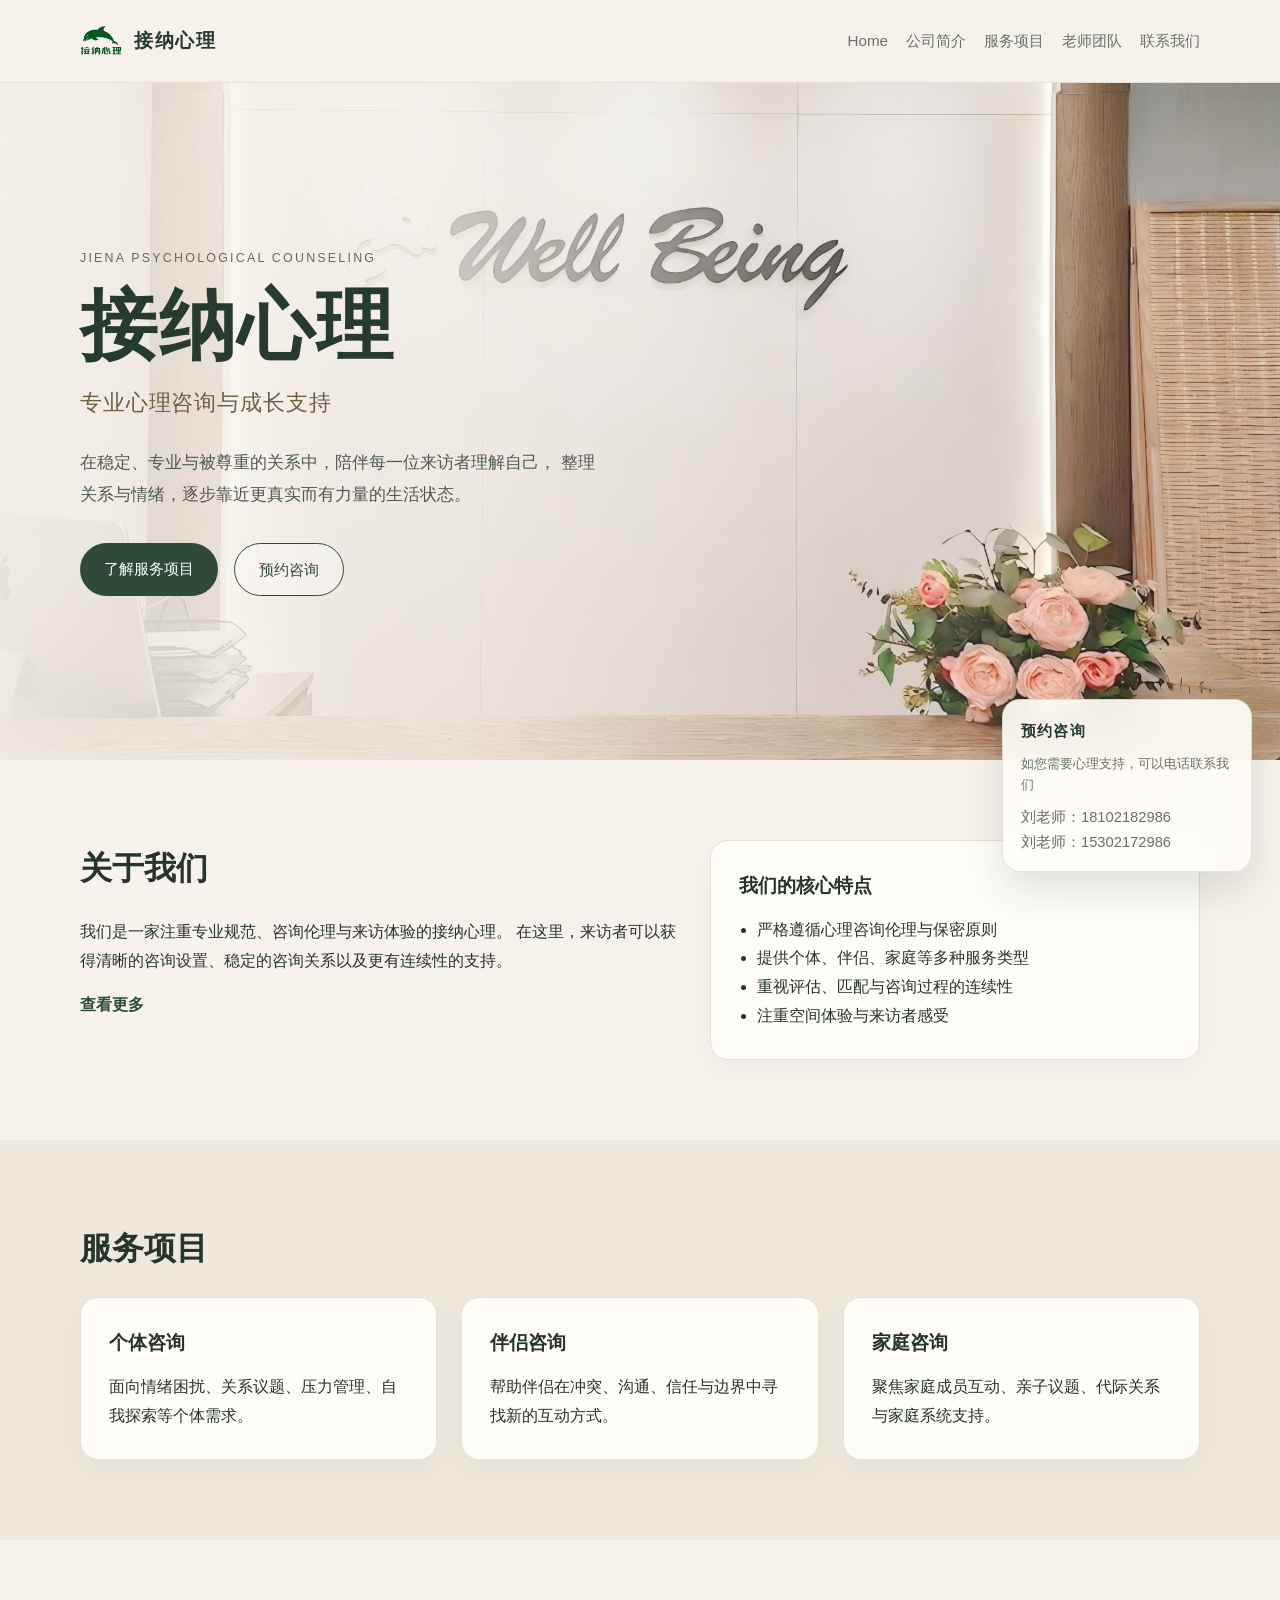
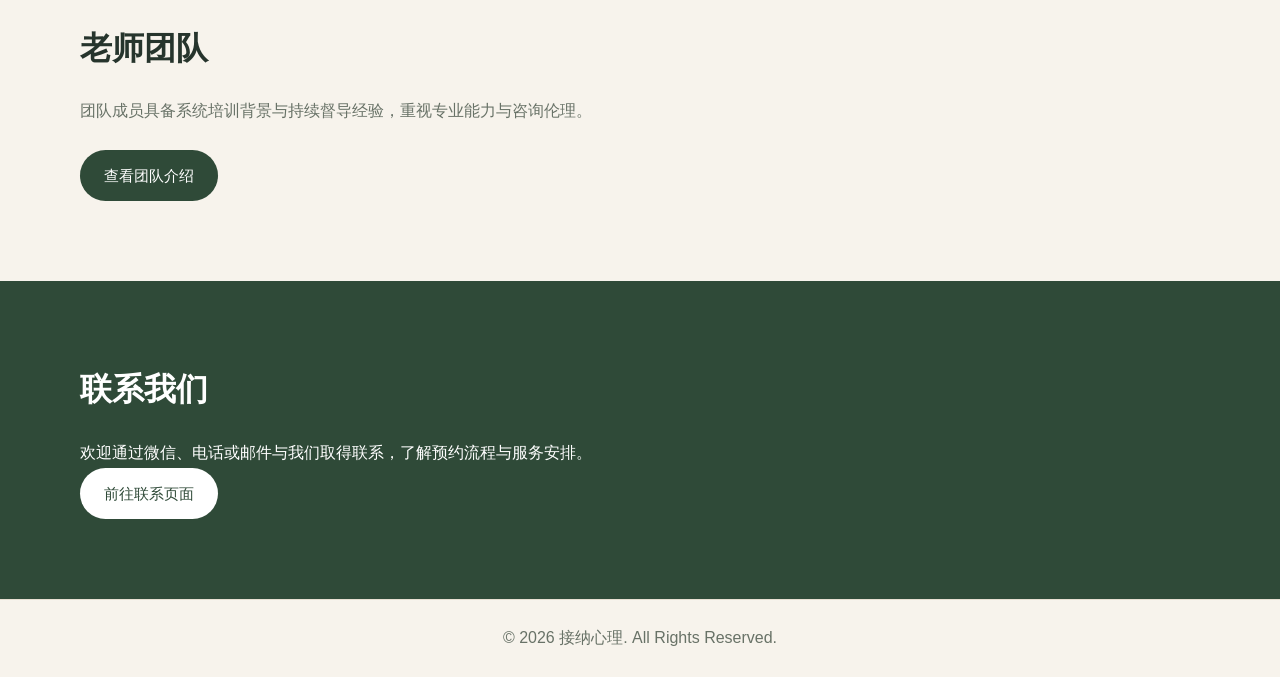
==== commit 8e5ea0d4: "Add files via upload" ====
--- a/index.html
+++ b/index.html
@@ -114,12 +114,19 @@
     </div>
   </footer>
 
-  <a class="floating-contact" href="contact.html" aria-label="前往联系我们页面">
-    <div class="floating-contact-title">预约咨询</div>
-    <p class="floating-contact-note">来访前请先电话联系</p>
-    <div class="floating-contact-phone">刘老师：18102182986</div>
-    <div class="floating-contact-phone">刘老师：15302172986</div>
-  </a>
+  <div class="floating-contact" id="floatingContact">
+    <button class="floating-contact-toggle" type="button" aria-expanded="false" aria-controls="floatingContactBody">
+      <span class="floating-contact-toggle-text">联系方式</span>
+      <span class="floating-contact-toggle-icon">＋</span>
+    </button>
+
+    <a class="floating-contact-body" id="floatingContactBody" href="contact.html" aria-label="前往联系我们页面">
+      <div class="floating-contact-title">预约咨询</div>
+      <p class="floating-contact-note">如您需要心理支持，可以电话联系我们</p>
+      <div class="floating-contact-phone">刘老师：18102182986</div>
+      <div class="floating-contact-phone">刘老师：15302172986</div>
+    </a>
+  </div>
 
   <script src="js/main.js"></script>
 </body>
--- a/css/style.css
+++ b/css/style.css
@@ -1158,7 +1158,7 @@
 
 /* ==============================
    Floating Contact
-   右下角轻量联系条
+   右下角轻量联系入口
 ============================== */
 
 .floating-contact {
@@ -1166,15 +1166,27 @@
   right: 28px;
   bottom: 28px;
   z-index: 999;
-  width: 220px;
-  padding: 16px 16px 14px;
-  background: rgba(247, 243, 236, 0.88);
-  backdrop-filter: blur(12px);
-  -webkit-backdrop-filter: blur(12px);
-  border: 1px solid rgba(47, 74, 56, 0.10);
-  border-radius: 16px;
-  box-shadow: 0 12px 30px rgba(38, 59, 45, 0.10);
+  width: 250px;
+  background: rgba(255, 253, 248, 0.92);
+  backdrop-filter: blur(14px);
+  -webkit-backdrop-filter: blur(14px);
+  border: 1px solid rgba(47, 74, 56, 0.14);
+  border-radius: 18px;
+  box-shadow: 0 18px 42px rgba(38, 59, 45, 0.14);
   color: var(--primary-dark);
+  overflow: hidden;
+  animation: floatingContactIn 0.7s ease both;
+}
+
+.floating-contact-toggle {
+  display: none;
+}
+
+.floating-contact-body {
+  display: block;
+  padding: 18px 18px 16px;
+  text-decoration: none;
+  color: inherit;
 }
 
 .floating-contact-title {
@@ -1182,12 +1194,14 @@
   font-weight: 700;
   letter-spacing: 0.08em;
   color: var(--primary-dark);
+  margin-bottom: 8px;
+}
+
+.floating-contact-note {
+  font-size: 0.82rem;
+  line-height: 1.6;
+  color: var(--muted);
   margin-bottom: 10px;
-}
-
-.floating-contact {
-  text-decoration: none;
-  cursor: pointer;
 }
 
 .floating-contact-phone {
@@ -1198,7 +1212,7 @@
   transition: color 0.25s ease, transform 0.25s ease;
 }
 
-.floating-contact:hover .floating-contact-phone {
+.floating-contact-body:hover .floating-contact-phone {
   color: var(--primary);
   transform: translateX(2px);
 }
@@ -1246,4 +1260,90 @@
   body {
     padding-bottom: 96px;
   }
+}
+
+@media (max-width: 768px) {
+  .floating-contact {
+    left: auto;
+    right: 16px;
+    bottom: 16px;
+    width: auto;
+    min-width: 128px;
+    max-width: calc(100vw - 32px);
+    border-radius: 999px;
+    transition:
+      width 0.3s ease,
+      border-radius 0.3s ease,
+      box-shadow 0.3s ease,
+      transform 0.25s ease;
+  }
+
+  .floating-contact-toggle {
+    display: flex;
+    align-items: center;
+    justify-content: space-between;
+    gap: 10px;
+    width: 100%;
+    border: none;
+    background: transparent;
+    color: var(--primary-dark);
+    padding: 12px 16px;
+    font: inherit;
+    cursor: pointer;
+  }
+
+  .floating-contact-toggle-text {
+    font-size: 0.9rem;
+    font-weight: 700;
+    letter-spacing: 0.06em;
+    white-space: nowrap;
+  }
+
+  .floating-contact-toggle-icon {
+    font-size: 1rem;
+    line-height: 1;
+    color: var(--primary);
+    transition: transform 0.25s ease;
+  }
+
+  .floating-contact-body {
+    display: none;
+    padding: 0 16px 14px;
+  }
+
+  .floating-contact.is-open {
+    width: calc(100vw - 32px);
+    border-radius: 18px;
+  }
+
+  .floating-contact.is-open .floating-contact-body {
+    display: block;
+  }
+
+  .floating-contact.is-open .floating-contact-toggle-icon {
+    transform: rotate(45deg);
+  }
+
+  .floating-contact-title {
+    display: none;
+  }
+
+  .floating-contact-note {
+    font-size: 0.84rem;
+    line-height: 1.65;
+    margin-bottom: 8px;
+  }
+
+  .floating-contact-phone {
+    font-size: 0.86rem;
+    line-height: 1.55;
+  }
+
+  body {
+    padding-bottom: 76px;
+  }
+
+  body.has-floating-contact-open {
+    padding-bottom: 154px;
+  }
 }
